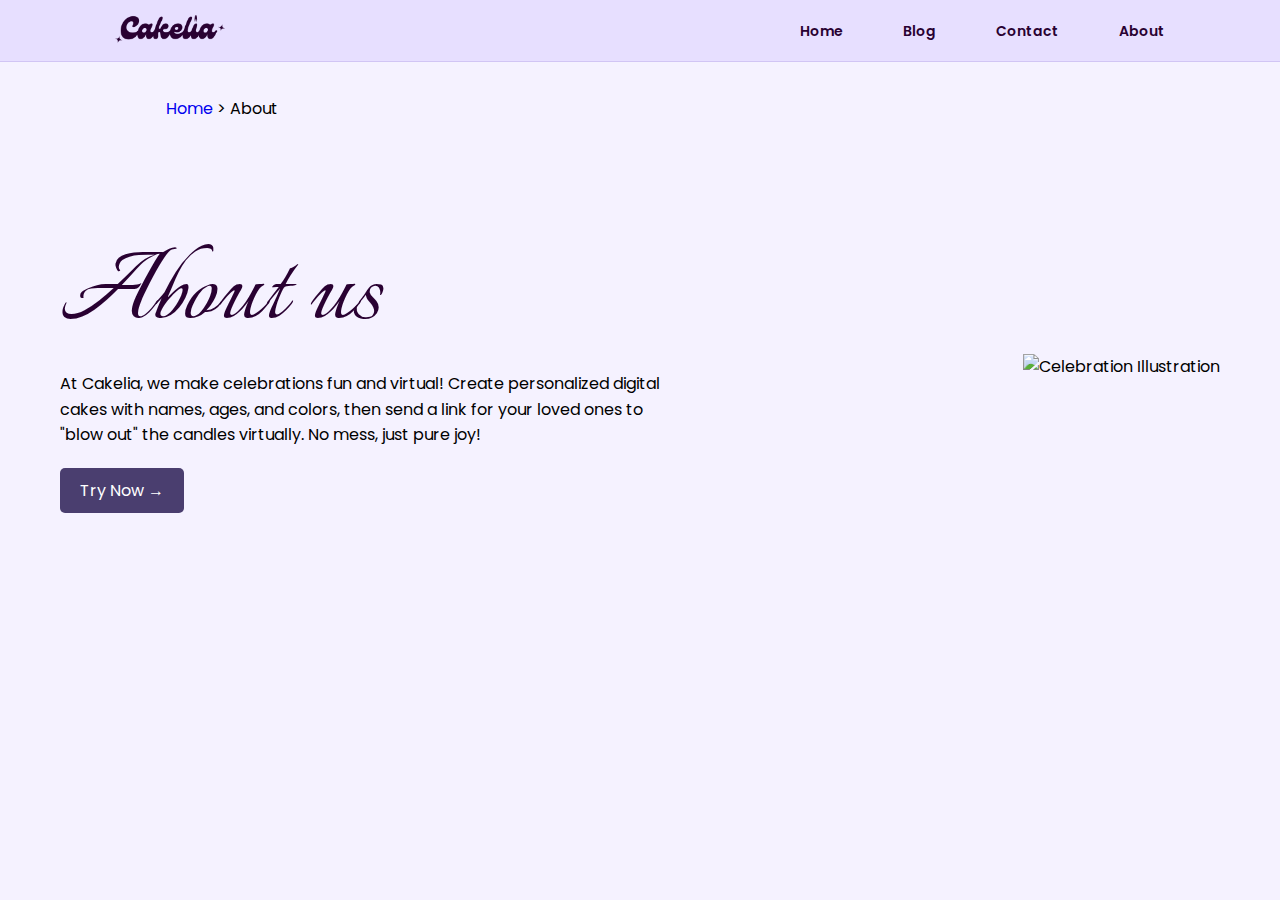
==== about.html @ 95d105a3 "Your commit message" ====
<!DOCTYPE html>
<html lang="en">
<head>
    <meta charset="UTF-8">
    <meta name="viewport" content="width=device-width, initial-scale=1.0">
    <title>About</title>
    <link rel="stylesheet"  type="text/css" href="css/style.css">
    <link href='https://unpkg.com/boxicons@2.1.4/css/boxicons.min.css' rel='stylesheet'>
    <!-- remix-icons-link -->
    <link
    href="https://cdn.jsdelivr.net/npm/remixicon@4.5.0/fonts/remixicon.css"
    rel="stylesheet"
    />
    <!-- google-fonts -->
    <link rel="preconnect" href="https://fonts.googleapis.com">
    <link rel="preconnect" href="https://fonts.gstatic.com" crossorigin>
    <link href="https://fonts.googleapis.com/css2?family=Italianno&display=swap" rel="stylesheet">
   
    <link href="https://fonts.googleapis.com/css2?family=Poppins:ital,wght@0,100;0,200;0,300;0,400;0,500;0,600;0,700;0,800;0,900;1,100;1,200;1,300;1,400;1,500;1,600;1,700;1,800;1,900&display=swap" rel="stylesheet">
    <link href="https://fonts.googleapis.com/css2?family=Permanent+Marker&display=swap" rel="stylesheet">
</head>
<body>
    <header>
        <a href="index.html" class="logo"><img src="img/ka3ka.png" alt=""></a>
        <ul class="navlist">
          <li><a href="index.html">Home</a></li>
          <li><a href="blogs.html">Blog</a></li>
          <li><a href="contact.html">Contact</a></li>
          <li><a href="about.html">About</a></li>
        </ul>
        <div class="bx bx-menu" id="menu-icon"></div>

        
    </header>
    <div class="breadcrumb" >
        <a href="index.html">Home</a> &gt; <span>About</span>
      </div>
    
      <div class="container-about">
        
        <div class="text-section-about">
          <h1 class="h1-about">About us</h1>
          
          <div class="image-section-about2">
            <img src="C:\Users\Anestocracy\Documents\cake2.0\img\cakelia1111.png" alt="Celebration Illustration">
          </div>

          <p class="p-about">
            At Cakelia, we make celebrations fun and virtual! Create personalized digital cakes 
            with names, ages, and colors, then send a link for your loved ones to "blow out" 
            the candles virtually. No mess, just pure joy!
          </p>
          <a href="index.html" class="button-about">Try Now &rarr;</a>
        </div>
        <div class="image-section-about">
          <img src="C:\Users\Anestocracy\Documents\cake2.0\img\cakelia1111.png" alt="Celebration Illustration">
        </div>
      </div>
    
    <!-- custom js link -->
    <script src="js/script.js"></script>    
    
</body>
</html>
---- css/style.css ----
*{
    padding: 0%;
    margin: 0%;
    box-sizing: border-box;
    list-style: none;
    text-decoration: none;
    font-family: "Poppins", sans-serif;
}


/* //////modal // */
.modal {
  display: block; /* Hidden by default */
  position: fixed; /* Stay in place */
  z-index: 1000;
  top: 0;
  width: 100%; /* Full width */
  height: 100%; /* Full height */
  overflow: auto; /* Enable scroll if needed */
  background-color: rgb(0,0,0); /* Fallback color */
  background-color: rgba(0,0,0,0.4); /* Black w/ opacity */
  
}
.txtmodal{
  /* font-family: "Lucida Console", "Courier New", monospace; */
  /* font-family: "Italianno", cursive;
    font-weight: 400;
    font-style: italic; */
    font-size: 18px;
}

/* Modal Content/Box */
.modal-content {
  background-color: #fefefe;
  margin: 15% auto; /* 15% from the top and centered */
  padding: 20px;
  border: 1px solid #888;
  width: 300px; /* Could be more or less, depending on screen size */
}

/* The Close Button */
.close {
  color: #aaa;
  float: right;
  font-size: 28px;
  font-weight: bold;
}

.close:hover,
.close:focus {
  color: black;
  text-decoration: none;
  cursor: pointer;
}

.copy-message {
      display: none;
      margin-top: 10px;
      padding: 8px;
      /* background-color: #4caf50; */
      color: black;
      text-align: center;
      transition: opacity 0.5s;
    }

    /* Button Styling */
    .buttonmodal {
      background-color: #7f199b;
      color: white;
      padding: 10px 15px;
      border: none;
      border-radius: 4px;
      cursor: pointer;
      margin-top: 10px;
    }

    .buttonmodal:hover {
      background-color: #68197d;
    }

/* ///// */

header{
    position: fixed;
    right: 0;
    top: 0;
    z-index: 1000;
    width: 100%;
    display: flex;
    align-items: center;
    justify-content: space-between;
    padding: 5px 9%;
    background: #E7DFFF;
    border-bottom: solid 1px #D1C5F4;
    min-height: 6vh;

}
header img{
    width: 110px;
    margin-top:10px ;
}
body{
    background: #F5F2FF;
    max-height: 100%;

}
.logo{
    font-size: 30px;
    font-weight: 700;
    color: #290132;


}


        /* ///////////  Blog  ////////// */

      /* General Styles */

.blog {
  display: flex;
  flex-direction: column;
  gap: 30px;
  max-width: 1200px;
  margin: 0 auto;
  padding: 30px;
}

.blog-post {
  background-color: #efe7ff;
  border-radius: 15px;
  box-shadow: 0 5px 15px rgba(0, 0, 0, 0.1);
  overflow: hidden;
  display: flex;
  flex-direction: column;
  margin-bottom: 30px;
}

.blog-post img {
  width: 100%;
  height: auto;
  object-fit: cover;
}
.img-blog1{
  width: 60%;
}

.blog-content {
  padding: 20px;
}
.blog-content img{
  margin-top: 1em;
}

.blog-content h2 {
  font-size: 1.5rem;
  color: #4c3b73;
  margin-bottom: 10px;
}

.blog-content .meta {
  font-size: 0.9rem;
  color: #7a6b93;
  margin-bottom: 15px;
}

.blog-content .excerpt {
  font-size: 1rem;
  color: #4c3b73;
  margin-bottom: 15px;
}

.read-more {
  display: inline-block;
  padding: 10px 20px;
  background-color: #4c3b73;
  color: white;
  /* border-radius: 10px; */
  text-decoration: none;
  font-weight: 400;
  transition: background-color 0.3s ease;
}

.read-more:hover {
  background-color: #3a2a5b;
}

      
    /* ///////////////? */
.navlist{
    display: flex;

}
.navlist a{
    color: #290132;
    /* color: lime; */
    margin-left: 60px;
    font-size: 14px;
    font-weight: 600;
    border-bottom: 2px solid transparent;
    transition: all .55s ease;
}
.navlist a:hover{
    border-bottom: 2px solid #290132;
    
}

.content{
    /* margin-left: 13vw; */
    margin-left: auto;
    margin-right: auto;
    margin-top: calc( 100px);
    height:80%;
    width: 74vw;
    min-height: 80vh;
    /* background-color: pink; */
    position: relative;
    display: grid;
    grid-template-columns: repeat(2, 1fr);
    align-items:end;
    gap: 2rem;
    border-radius: 30px;border-radius: 30px;
    border: solid 1px #D1C5F4;
    overflow-y: hidden;
    padding-bottom: 0%;
    min-width: 970px;
    



}
/* .edit{
  position: absolute;
    width: 50%;
    height: 100%;
    /* background-color: red; */
    /* display: inline; */
    /* left: 50%; */
/* } */

/* Parent container */
.image-wrapper {
  position: relative;
  display: inline-block; /* Ensures the wrapper resizes with its contents */
  width: 500px; /* Match this to the base image width */
}

/* Base Image */
.base-image {
  /* background-color: red; */
  width: 100%; /* Ensure the base image fills the wrapper */
  height: auto; /* Maintain aspect ratio */
  margin-bottom: -10px;
}

/* Floating Images */
.floating-image1,
.floating-image2,
.floating-image3 {
  position: absolute; /* Position relative to the .image-wrapper */
  width: 100%; /* Adjust as needed */
  height: auto; /* Maintain aspect ratio */
  pointer-events: none; /* Prevent interactions with the floating images */
  bottom: -10px;
}

.floating-image1 {
  top: calc(55.3% + 7px); /* Adjust these values to place images correctly */
  left: 50%;
  transform: translate(-50%, -50%);
  z-index: 8; /* Ensure the correct stacking order */
}

.floating-image2 {
  top: calc(55.3% + 7px) ; /* Adjust these values to position accurately */
  left: 50%;
  transform: translate(-50%, -50%);
  z-index: 7;
}

.floating-image3 {
  top: calc(55.4% + 7px); /* Adjust to position correctly */
  left: 50%;
  transform: translate(-50%, -50%);
  z-index: 6;
}

.form{
    object-fit: cover;
    top: 0px;
    height: 100%;
    padding-top: 10%;
    
    /* background-color: blue; */
  
    justify-items: center;
   
}

.first-form{
 background-color: #E7DFFF;
 width: 28vw;
 height: 20vh;
 margin-bottom: 56px;
 border-radius: 30px;
 min-width: 370px;
 margin-left: 50px;
 /* margin-right: 0%; */
 
 
}

#menu-icon{
  color: #290132;
  font-size: 35px;
  z-index: 10001;
  cursor: pointer;
  display: none;

}

.second-form{
background-color: #E7DFFF;
 width: 28vw;

 height: 28vh;
 border-radius: 30px;
 margin-left: 50px;
 min-width: 370px;

}

/* ///ancienCake */
.titlebox{
    font-family: "Italianno", cursive;
    font-weight: 400;
    font-style: italic;
    font-size: 64px;
    color: #290132;
    margin-left: 50px;
    margin-top: -37px;
    position: absolute;
    /* background-color: red; */
    
    
    
  }
  .name{
    margin-left: 35px;
   
    height: 10px;
    width: 100%;
    /* background-color: green; */
    /* background-color: yellow; */
    
    
    
   
  }
  .age{
    margin-left: 35px;
    
    height: 10px;
    width: 100%;
   
    
    /* background-color: yellowgreen; */

  }
  .name1{
    color: #290132;
    /* background-color: red; */
   
    /* margin-top: 300px; */
    margin-left: 50px;
    display: inline;
    font-weight: 500;
    
    
    /* font-family: "Lucida Console", "Courier New", monospace; */

  }
  .age1{
    
    /* margin-top: 30px; */
    margin-left: 50px;
    display: inline;
    font-weight: 500;
    
    
    /* font-family: "Lucida Console", "Courier New", monospace; */

  }
  .input{
    margin-left: 50px;
    position: absolute;
    background-color: transparent;
    border-style: none;
    border-bottom: solid 1px #290132;
    color: #290132;
  }
  .input2{
    margin-left: 57px;
  }


  /* /// cakedetails     */
  .line{
    /* background-color: pink; */
    height: 40px;
    width: 80%;
    margin-left: 80px;
    margin-bottom: 10px;
    display: inline-flex;
  }
  .lineleft{
    display: inline;
    /* background-color: red; */
    height: 40px;
    width: 15%;

  }
  .lineright{
    display: inline;
    margin-left: 20px;
    /* background-color: peru; */
    height: 40px;
    width: 80%;
  }
  .checkbox-wrapper-53 {
      margin-top: 6px;
      
      display: inline-flex;
      /* background-color: aquamarine; */
    }

    .checkbox-wrapper-53 input[type="checkbox"] {
      visibility: hidden;
      display: none;
    }

    .checkbox-wrapper-53 .container2 {
      margin: 7px;
      display: block;
      position: relative;
      cursor: pointer;
      font-size: 20px;
      user-select: none;
    }
    #ch11{
      background: linear-gradient(45deg, #efefef 50%, #3872ae 50%);
    }
    #ch12{
      background: linear-gradient(45deg, #efefef 50%, #a21820 50%);
    }
    #ch13{
      background: linear-gradient(45deg, #efefef 50%, #8b38ad 50%);
    }
    #ch14{
      background:  #efefef ;
    }
    #ch15{
      background: linear-gradient(45deg, #efefef 50%, #38ae4d 50%);
    }
    #ch16{
      background: linear-gradient(45deg, #efefef 50%, #bfc34a 50%);
    }

    #ch21{
      background: #176aa8;
    }
    #ch22{
      background: #772f00;
    }
    #ch23{
      background: #7f3e91;
    }
    #ch24{
      background: #efefef;
    }
    #ch25{
      background: #d3b300;
    }
    #ch26{
      background: #ffb6bc;
    }


    #ch31{
      background: #4c9fd1;
    }
    #ch32{
      background: #d9c475;
    }
    #ch33{
      background: #efefef;
    }
    #ch34{
      background: #bf2631;
    }
    #ch35{
      background: #65b231;
    }
    #ch36{
      background: #e36487;
    }

    .checkbox-wrapper-53 .checkmark {
      position: relative;
      top: 0;
      left: 0;
      height: 1.1em;
      width: 1.1em;
      background-color: #ccc;
      border-radius: 100%;
      /* background: green; */
      box-shadow: 1px 1px 2px #222222, -1px -1px 2px #222222;
    }

    .checkbox-wrapper-53 .container2 input:checked ~ .checkmark {
      /* box-shadow: inset 3px 3px 5px #c5c5c5, inset -3px -3px 5px #ffffff; */
    }

    .checkbox-wrapper-53 .checkmark:after {
      content: "";
      position: absolute;
      opacity: 0;
    }

    .checkbox-wrapper-53 .container2 input:checked ~ .checkmark:after {
      opacity: 1;
    }

    .checkbox-wrapper-53 .container2 .checkmark:after {
      left: 0.45em;
      top: 0.25em;
      width: 0.25em;
      height: 0.5em;
      border: solid darkgray;
      border-width: 0 0.15em 0.15em 0;
      transform: rotate(45deg);
      transition: all 250ms;
    }



    /* /// button/ */
    .btn {
        position: relative;
        display: block;
        margin-left: 0%;
        margin-top: 40px;
        border: none;
        width: 14em;
        height: 3.5em;
        border-radius: 3em;
        display: flex;
        justify-content: center;
        align-items: center;
        gap: 12px;
        background-color: #290132;
        border: 0 solid #290132;
        cursor: pointer;
        transition: all 450ms ease-in-out;
        margin-left: 50px;
      }
      
      .sparkle {
        fill: #fff;
        transition: all 800ms ease;
      }
      
      .text {
        font-weight: 600;
        color: #fff;
        font-size: medium;
      }
      
      .btn:hover {
        background: linear-gradient(0deg,#19011F,#481353);
        box-shadow: inset 0px 1px 0px 0px rgba(255, 255, 255, 0.2),
        inset 0px -4px 0px 0px rgba(0, 0, 0, 0.1),
        0px 0px 0px 4px rgba(255, 255, 255, 0.1),
        0px 0px 10px 0px #481353;
        transform: translateY(-2px);
      }
      
      .btn:hover .text {
        color: white;
      }
      
      .btn:hover .sparkle {
        fill: white;
        transform: scale(1.2);
      } 
      .content-mobile{
        display: none;
      }
      @media (max-width: 1200px){
        .content{
          /* margin-left: auto; */
        }
        

      }
      
      @media (max-width: 990px){
        .img-blog1{
          width: 100%;
        }
        #menu-icon{
            display: block;
        }
        .navlist{
            position: absolute;
            top: 100%;
            right: -100%;
            width: 300px;
            height: 48vh;
            background: #290132;
            display: flex;
            align-items: center;
            flex-direction: column;
            padding: 50px 20px;
            transition: all .55s ease;
        }
        .navlist a{
            margin-left: 0;
            display: block;
            margin: 7px 0;
    
        }
        .navlist.open{
            right: 0;
        }
        .navlist a{
          color: white;
          
      }
      .navlist a:hover{
          border-bottom: 2px solid white;
          
      }
      .content{
        display: none;
      }
      .content-mobile{
        /* background-color: red; */
        display: flex;
        flex-direction: column;
        align-items: center;
        /* gap: 1rem; */
        /* padding: 1rem; */
        background-color: #f6f0ff;
        padding-top: 120px;
        margin-left: auto;
        margin-right: auto;
        left: auto;
        right: auto;
      }
      .pic{
        /* background-color: pink; */
        width: 100%;
        justify-content: center;
        
      }


      .image-wrapper2 {
        /* background-color: blue; */
        position: relative;
        display: flex; /* Use flexbox */
        justify-content: center; /* Center children horizontally */
        align-items: center; /* Center children vertically if needed */
        width: 80vw; /* Match this to the base image width */
        margin-top: 40px;
        max-width: 600px;
        margin-left: auto;
        margin-right: auto;
      }
      
      /* Base Image */
      .base-image2 {
        /* background-color: red; */
        width: 80vw; 
        height: auto; /* Maintain aspect ratio */
        max-width: 500px;
      }

      .second-form{
        margin-left: auto;
        margin-right: auto;
        width: 80vw;
      }
      .btn {
        position: absolute;
        display: block;
        
        margin-top: 40px;
        border: none;
        width: 14em;
        height: 3.5em;
        border-radius: 3em;
        display: flex;
        justify-content: center;
        align-items: center;
        gap: 12px;
        background-color: #290132;
        border: 0 solid #290132;
        cursor: pointer;
        transition: all 450ms ease-in-out;
        left: 0px;
        right: 0px;
        margin-left: 0%;
        justify-self: center;
        /* align-self: center; */
        bottom: 4vh;
      }
    
    
    }
      

    @media (max-width: 624px){
      .btn{
        bottom: 6vw;
      }
      .image-wrapper2 {
        /* margin-top: 8vh; */
        
      }
      
      .base-image2 {
        /* background-color: red; */
        width: 90vw; 
        min-width: 350px;
      }
      

    }

    @media (max-width: 510px){
      .btn{
        bottom: 6vh;
      }
    }
      




    /* ///////// contact //////////// */
    .contact-form{
      /* margin-left: 13vw; */
    margin-left: auto;
    margin-right: auto;
    margin-top: calc( 40px);
    /* height:80%; */
    width: 74vw;
    /* min-height: 80vh; */
    /* background-color: pink; */
    position: relative;
    
    border-radius: 30px;border-radius: 30px;
    border: solid 1px #D1C5F4;
    
    padding: 5%;
    /* min-width: 970px; */
    font-family: "Poppins", sans-serif;
    padding-top: 0%;

    }
    .contact-form h1{
      font-family: "Italianno", cursive;
    font-weight: 500;
    font-style: italic;
    font-size: 120px;
    color: #290132;
    /* position: absolute; */
    /* background-color: red; */
    text-align: center;
    
    margin-bottom: 20px;
    

    }


    /* /// copy paste /// */
    .form-group {
      display: flex;
      gap: 10px;
      
    }
    
    .input-contact, textarea {
      width: 100%;
      padding: 10px;
      
      
      background-color: #E7DFFF;
      border: none;
      color: #290132;
      /* margin: 10px; */
    }
    
    textarea {
      height: 150px;
      margin-top: 20px;
      background-color: #E7DFFF;
      border: none;
      color: #290132;
    }
    

    .captcha {
      display: flex;
      justify-content: flex-end;
      align-items: center;
      gap: 10px;
      margin-bottom: 10px;
      margin-top: 10px;
    }
    
    .captcha span {
      font-size: 16px;
    }
    
    .captcha input {
      height: 3em;
      width: 50px;
      padding: 5px;
      border: 1px solid #ccc;
      /* border-radius: 4px; */
      text-align: center;
      
      background-color: #E7DFFF;
      border: none;
      color: #290132;
    }
    


    .contact-form input{
      background-color: #E7DFFF;
      border: none;
      color: #290132;
    }

    .btn-contact{
        color: white;
        
        
        border: none;
        width: 8em;
        height: 3em;
        border-radius: 0;
        display: flex;
        justify-content: center;
        align-items: center;
        /* gap: 12px; */
        background-color: #290132;
        border: 0 solid #290132;
        cursor: pointer;
        transition: all 450ms ease-in-out;
        /* margin-left: 50px; */
    }
    .btn-contact:hover {
        background: linear-gradient(0deg,#19011F,#481353);
        box-shadow: inset 0px 1px 0px 0px rgba(255, 255, 255, 0.2),
        inset 0px -4px 0px 0px rgba(0, 0, 0, 0.1),
        0px 0px 0px 4px rgba(255, 255, 255, 0.1),
        0px 0px 10px 0px #481353;
        transform: translateY(-2px);
      }
    


    .breadcrumb{
      margin-left: 13%;
      margin-top: 6em;
      font-style:normal;

    }
    .breadcrumb-blogs{
      /* margin-left: 12%; */
      margin-top: 6em;
      margin-bottom: 1em;
      font-style:normal;

    }


        /* Responsive Design */
        @media (max-width: 600px) {
          .contact-form{
            border: none;
            width: 100%;
            margin-top: 0%;
          }
          .form-group {
            flex-direction: column;
          }
        /* 
          .captcha {
            flex-wrap: wrap;
            justify-content: flex-start;
          }
        
          .captcha input, .captcha button {
            margin-top: 10px;
            width: auto;
          } */
          .contact-form h1{
            font-size: 64px;
            margin-top: 0.3em;
          }
          .breadcrumb{
            font-size: 0.8em;
            /* display: none; */
            margin-top: 6em;
          }
          textarea {
            height: 150px;
          }
        }
.main{
  padding-left: 30px;
  padding-right: 30px;
  margin-top: 30px;
  margin-bottom: 30px;
  max-width: 1000px;
  margin-left: auto;
  margin-right: auto;
}




/* //////// blog1 ///////// */
/* Basic Reset */


.body-blog1{
  background-color: #f5f2ff;
}

.breadcrumb1{
  /* margin-left: 12%; */
  margin-top: 6em;
  margin-left: 2%;
  margin-bottom: 1em;
  font-style:normal;

}
.breadcrumb1:hover a{
  border-bottom: #290132 solid 2px;
  color: #290132;

}


.header444 {
  background-color: #ff6f61;
  color: #fff;
  padding: 20px 10%;
  text-align: center;
}
.main444 {
  padding: 20px 10%;
  background-color: #fff;
}
.title444, .subtitle444 {
  color: #ff6f61;
}

.text444 {
  margin: 1em 0;
}
.footer444 {
  background-color: #333;
  color: #fff;
  text-align: center;
  padding: 10px 0;
  margin-top: 20px;
}
.footer-link444 {
  color: #ff6f61;
  text-decoration: none;
}



/* about ////////////// */
.container-about {

  display: flex;
  align-items: center;
  justify-content: space-between;
  max-width: 1200px;
  padding: 20px;
  width: 100%;
  gap: 20px;
  margin-left: auto;
  margin-right: auto;
  margin-top: 5em;
}

.text-section-about {
  max-width: 600px;
}

.text-section-about h1 {
  font-family: "Italianno", cursive;
    font-weight: 500;
    /* font-style: italic; */
    font-size: 120px;
    color: #290132;
}

.text-section-about p {
  font-size: 1rem;
  line-height: 1.6;
  margin-bottom: 20px;
}

.button-about {
  display: inline-block;
  padding: 10px 20px;
  background-color: #4a3e6f;
  color: #ffffff;
  text-decoration: none;
  font-size: 1rem;
  border-radius: 5px;
  transition: background-color 0.3s ease;
}

.button-about:hover {
  background-color: #372f54;
}

.image-section-about img {
  max-width: 100%;
  height: auto;
}
.image-section-about2 img {
  max-width: 80%;
  height: auto;
  margin-bottom: 1em;
}
.image-section-about2{
  display: none;
}

@media (max-width: 768px) {
  .container-about {
    margin-top: 0%;
    flex-direction: column;
    text-align: center;
  }

  .text-section-about {
    margin-bottom: 20px;
  }
  .text-section-about h1 {
    font-size: 64px;
  }
  .text-section-about p {
    font-size: 0.7rem;
    line-height: 1.6;
    margin-bottom: 40px;
  }
  .blog-content {
    padding: 20px;
  }
  .blog-content img{
    margin-top: 1em;
  }
  
  .blog-content h2 {
    font-size: 1rem;
    color: #4c3b73;
    margin-bottom: 10px;
  }
  
  .blog-content .meta {
    font-size: 0.6rem;
    color: #7a6b93;
    margin-bottom: 15px;
  }
  
  .blog-content .excerpt {
    font-size: 0.8rem;
    color: #4c3b73;
    margin-bottom: 15px;
  }
  .read-more{
    
  display: inline-block;
  padding: 5px 10px;
  background-color: #4c3b73;
  color: white;
  border-radius: 0px;
  font-weight: 400;
  text-decoration: none;
  /* font-weight: bold; */
  font-size: 0.6em;
  transition: background-color 0.3s ease;

  }
  .text444{font-size: 0.7em;}




  .image-section-about {
    display: none;
  }
  .image-section-about2{
    display:block;
  }
}
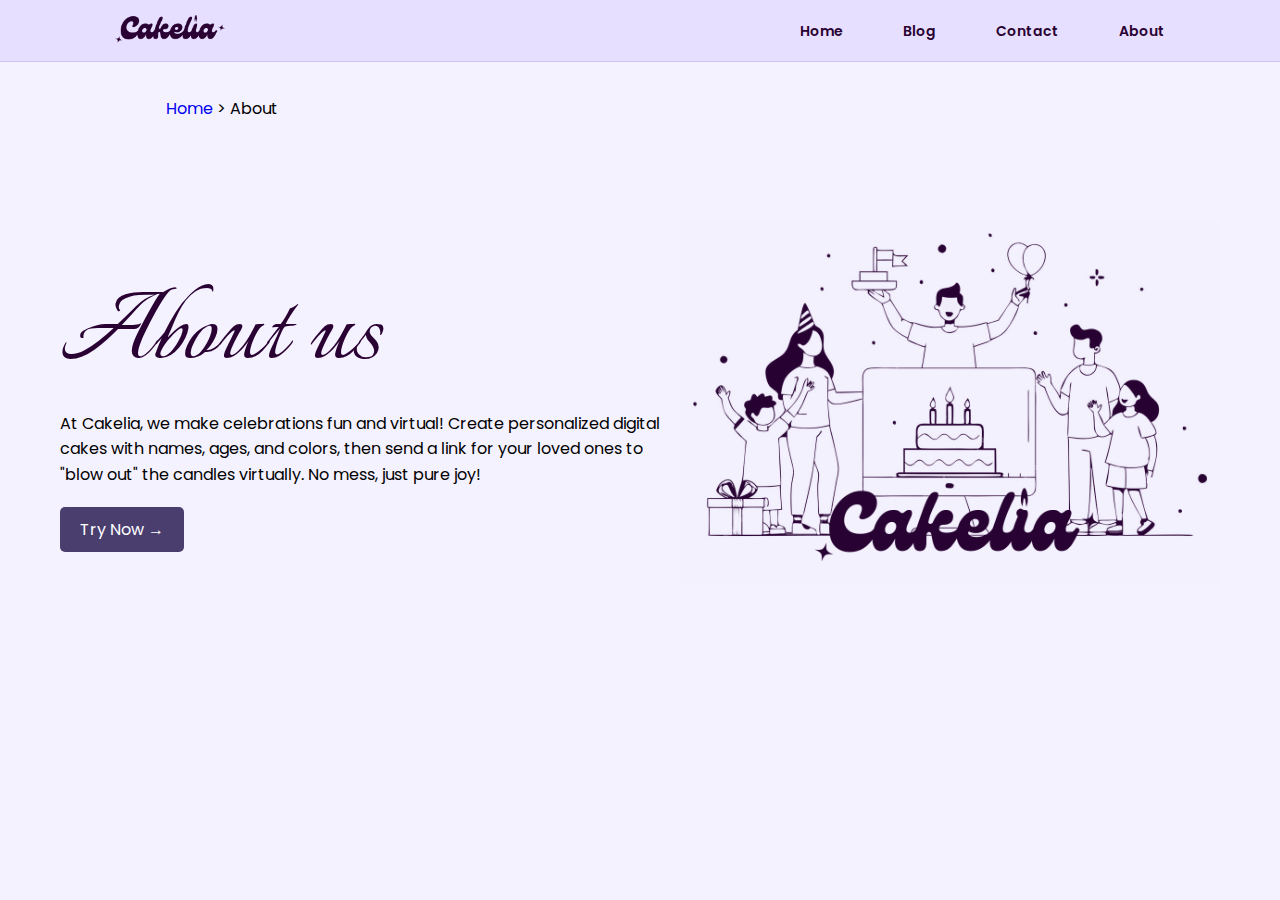
==== commit 67f73f5b: "Update about.html" ====
--- a/about.html
+++ b/about.html
@@ -53,7 +53,7 @@
           <a href="index.html" class="button-about">Try Now &rarr;</a>
         </div>
         <div class="image-section-about">
-          <img src="C:\Users\Anestocracy\Documents\cake2.0\img\cakelia1111.png" alt="Celebration Illustration">
+          <img src="img\cakelia1111.png" alt="Celebration Illustration">
         </div>
       </div>
     
@@ -61,4 +61,4 @@
     <script src="js/script.js"></script>    
     
 </body>
-</html>+</html>
--- a/css/style.css
+++ b/css/style.css
@@ -1,1122 +1,1408 @@
 *{
-    padding: 0%;
-    margin: 0%;
-    box-sizing: border-box;
-    list-style: none;
-    text-decoration: none;
-    font-family: "Poppins", sans-serif;
-}
+  padding: 0%;
+  margin: 0%;
+  box-sizing: border-box;
+  list-style: none;
+  text-decoration: none;
+  font-family: "Poppins", sans-serif;
+}
+
 
 
 /* //////modal // */
 .modal {
-  display: block; /* Hidden by default */
-  position: fixed; /* Stay in place */
-  z-index: 1000;
-  top: 0;
-  width: 100%; /* Full width */
-  height: 100%; /* Full height */
-  overflow: auto; /* Enable scroll if needed */
-  background-color: rgb(0,0,0); /* Fallback color */
-  background-color: rgba(0,0,0,0.4); /* Black w/ opacity */
-  
+display: block; /* Hidden by default */
+position: fixed; /* Stay in place */
+z-index: 1000;
+top: 0;
+width: 100%; /* Full width */
+height: 100%; /* Full height */
+overflow: auto; /* Enable scroll if needed */
+background-color: rgb(0,0,0); /* Fallback color */
+background-color: rgba(0,0,0,0.4); /* Black w/ opacity */
+
 }
 .txtmodal{
-  /* font-family: "Lucida Console", "Courier New", monospace; */
-  /* font-family: "Italianno", cursive;
-    font-weight: 400;
-    font-style: italic; */
-    font-size: 18px;
+/* font-family: "Lucida Console", "Courier New", monospace; */
+/* font-family: "Italianno", cursive;
+  font-weight: 400;
+  font-style: italic; */
+  font-size: 18px;
 }
 
 /* Modal Content/Box */
 .modal-content {
-  background-color: #fefefe;
-  margin: 15% auto; /* 15% from the top and centered */
-  padding: 20px;
-  border: 1px solid #888;
-  width: 300px; /* Could be more or less, depending on screen size */
+background-color: #fefefe;
+margin: 15% auto; /* 15% from the top and centered */
+padding: 20px;
+border: 1px solid #888;
+width: 300px; /* Could be more or less, depending on screen size */
 }
 
 /* The Close Button */
 .close {
-  color: #aaa;
-  float: right;
-  font-size: 28px;
-  font-weight: bold;
+color: #aaa;
+float: right;
+font-size: 28px;
+font-weight: bold;
 }
 
 .close:hover,
 .close:focus {
-  color: black;
-  text-decoration: none;
-  cursor: pointer;
+color: black;
+text-decoration: none;
+cursor: pointer;
 }
 
 .copy-message {
-      display: none;
-      margin-top: 10px;
-      padding: 8px;
-      /* background-color: #4caf50; */
-      color: black;
-      text-align: center;
-      transition: opacity 0.5s;
-    }
-
-    /* Button Styling */
-    .buttonmodal {
-      background-color: #7f199b;
-      color: white;
-      padding: 10px 15px;
-      border: none;
-      border-radius: 4px;
-      cursor: pointer;
-      margin-top: 10px;
-    }
-
-    .buttonmodal:hover {
-      background-color: #68197d;
-    }
+    display: none;
+    margin-top: 10px;
+    padding: 8px;
+    /* background-color: #4caf50; */
+    color: black;
+    text-align: center;
+    transition: opacity 0.5s;
+  }
+
+  /* Button Styling */
+  .buttonmodal {
+    background-color: #7f199b;
+    color: white;
+    padding: 10px 15px;
+    border: none;
+    border-radius: 4px;
+    cursor: pointer;
+    margin-top: 10px;
+  }
+
+  .buttonmodal:hover {
+    background-color: #68197d;
+  }
 
 /* ///// */
 
 header{
-    position: fixed;
-    right: 0;
-    top: 0;
-    z-index: 1000;
-    width: 100%;
-    display: flex;
-    align-items: center;
-    justify-content: space-between;
-    padding: 5px 9%;
-    background: #E7DFFF;
-    border-bottom: solid 1px #D1C5F4;
-    min-height: 6vh;
-
-}
-header img{
-    width: 110px;
-    margin-top:10px ;
-}
-body{
-    background: #F5F2FF;
-    max-height: 100%;
-
-}
-.logo{
-    font-size: 30px;
-    font-weight: 700;
-    color: #290132;
-
-
-}
-
-
-        /* ///////////  Blog  ////////// */
-
-      /* General Styles */
-
-.blog {
-  display: flex;
-  flex-direction: column;
-  gap: 30px;
-  max-width: 1200px;
-  margin: 0 auto;
-  padding: 30px;
-}
-
-.blog-post {
-  background-color: #efe7ff;
-  border-radius: 15px;
-  box-shadow: 0 5px 15px rgba(0, 0, 0, 0.1);
-  overflow: hidden;
-  display: flex;
-  flex-direction: column;
-  margin-bottom: 30px;
-}
-
-.blog-post img {
+  position: fixed;
+  right: 0;
+  top: 0;
+  z-index: 1000;
   width: 100%;
-  height: auto;
-  object-fit: cover;
-}
-.img-blog1{
-  width: 60%;
-}
-
-.blog-content {
-  padding: 20px;
-}
-.blog-content img{
-  margin-top: 1em;
-}
-
-.blog-content h2 {
-  font-size: 1.5rem;
-  color: #4c3b73;
-  margin-bottom: 10px;
-}
-
-.blog-content .meta {
-  font-size: 0.9rem;
-  color: #7a6b93;
-  margin-bottom: 15px;
-}
-
-.blog-content .excerpt {
-  font-size: 1rem;
-  color: #4c3b73;
-  margin-bottom: 15px;
-}
-
-.read-more {
-  display: inline-block;
-  padding: 10px 20px;
-  background-color: #4c3b73;
-  color: white;
-  /* border-radius: 10px; */
-  text-decoration: none;
-  font-weight: 400;
-  transition: background-color 0.3s ease;
-}
-
-.read-more:hover {
-  background-color: #3a2a5b;
-}
-
-      
-    /* ///////////////? */
-.navlist{
-    display: flex;
-
-}
-.navlist a{
-    color: #290132;
-    /* color: lime; */
-    margin-left: 60px;
-    font-size: 14px;
-    font-weight: 600;
-    border-bottom: 2px solid transparent;
-    transition: all .55s ease;
-}
-.navlist a:hover{
-    border-bottom: 2px solid #290132;
-    
-}
-
-.content{
-    /* margin-left: 13vw; */
-    margin-left: auto;
-    margin-right: auto;
-    margin-top: calc( 100px);
-    height:80%;
-    width: 74vw;
-    min-height: 80vh;
-    /* background-color: pink; */
-    position: relative;
-    display: grid;
-    grid-template-columns: repeat(2, 1fr);
-    align-items:end;
-    gap: 2rem;
-    border-radius: 30px;border-radius: 30px;
-    border: solid 1px #D1C5F4;
-    overflow-y: hidden;
-    padding-bottom: 0%;
-    min-width: 970px;
-    
-
-
-
-}
-/* .edit{
-  position: absolute;
-    width: 50%;
-    height: 100%;
-    /* background-color: red; */
-    /* display: inline; */
-    /* left: 50%; */
-/* } */
-
-/* Parent container */
-.image-wrapper {
-  position: relative;
-  display: inline-block; /* Ensures the wrapper resizes with its contents */
-  width: 500px; /* Match this to the base image width */
-}
-
-/* Base Image */
-.base-image {
-  /* background-color: red; */
-  width: 100%; /* Ensure the base image fills the wrapper */
-  height: auto; /* Maintain aspect ratio */
-  margin-bottom: -10px;
-}
-
-/* Floating Images */
-.floating-image1,
-.floating-image2,
-.floating-image3 {
-  position: absolute; /* Position relative to the .image-wrapper */
-  width: 100%; /* Adjust as needed */
-  height: auto; /* Maintain aspect ratio */
-  pointer-events: none; /* Prevent interactions with the floating images */
-  bottom: -10px;
-}
-
-.floating-image1 {
-  top: calc(55.3% + 7px); /* Adjust these values to place images correctly */
-  left: 50%;
-  transform: translate(-50%, -50%);
-  z-index: 8; /* Ensure the correct stacking order */
-}
-
-.floating-image2 {
-  top: calc(55.3% + 7px) ; /* Adjust these values to position accurately */
-  left: 50%;
-  transform: translate(-50%, -50%);
-  z-index: 7;
-}
-
-.floating-image3 {
-  top: calc(55.4% + 7px); /* Adjust to position correctly */
-  left: 50%;
-  transform: translate(-50%, -50%);
-  z-index: 6;
-}
-
-.form{
-    object-fit: cover;
-    top: 0px;
-    height: 100%;
-    padding-top: 10%;
-    
-    /* background-color: blue; */
-  
-    justify-items: center;
-   
-}
-
-.first-form{
- background-color: #E7DFFF;
- width: 28vw;
- height: 20vh;
- margin-bottom: 56px;
- border-radius: 30px;
- min-width: 370px;
- margin-left: 50px;
- /* margin-right: 0%; */
- 
- 
-}
-
-#menu-icon{
-  color: #290132;
-  font-size: 35px;
-  z-index: 10001;
-  cursor: pointer;
-  display: none;
-
-}
-
-.second-form{
-background-color: #E7DFFF;
- width: 28vw;
-
- height: 28vh;
- border-radius: 30px;
- margin-left: 50px;
- min-width: 370px;
-
-}
-
-/* ///ancienCake */
-.titlebox{
-    font-family: "Italianno", cursive;
-    font-weight: 400;
-    font-style: italic;
-    font-size: 64px;
-    color: #290132;
-    margin-left: 50px;
-    margin-top: -37px;
-    position: absolute;
-    /* background-color: red; */
-    
-    
-    
-  }
-  .name{
-    margin-left: 35px;
-   
-    height: 10px;
-    width: 100%;
-    /* background-color: green; */
-    /* background-color: yellow; */
-    
-    
-    
-   
-  }
-  .age{
-    margin-left: 35px;
-    
-    height: 10px;
-    width: 100%;
-   
-    
-    /* background-color: yellowgreen; */
-
-  }
-  .name1{
-    color: #290132;
-    /* background-color: red; */
-   
-    /* margin-top: 300px; */
-    margin-left: 50px;
-    display: inline;
-    font-weight: 500;
-    
-    
-    /* font-family: "Lucida Console", "Courier New", monospace; */
-
-  }
-  .age1{
-    
-    /* margin-top: 30px; */
-    margin-left: 50px;
-    display: inline;
-    font-weight: 500;
-    
-    
-    /* font-family: "Lucida Console", "Courier New", monospace; */
-
-  }
-  .input{
-    margin-left: 50px;
-    position: absolute;
-    background-color: transparent;
-    border-style: none;
-    border-bottom: solid 1px #290132;
-    color: #290132;
-  }
-  .input2{
-    margin-left: 57px;
-  }
-
-
-  /* /// cakedetails     */
-  .line{
-    /* background-color: pink; */
-    height: 40px;
-    width: 80%;
-    margin-left: 80px;
-    margin-bottom: 10px;
-    display: inline-flex;
-  }
-  .lineleft{
-    display: inline;
-    /* background-color: red; */
-    height: 40px;
-    width: 15%;
-
-  }
-  .lineright{
-    display: inline;
-    margin-left: 20px;
-    /* background-color: peru; */
-    height: 40px;
-    width: 80%;
-  }
-  .checkbox-wrapper-53 {
-      margin-top: 6px;
-      
-      display: inline-flex;
-      /* background-color: aquamarine; */
-    }
-
-    .checkbox-wrapper-53 input[type="checkbox"] {
-      visibility: hidden;
-      display: none;
-    }
-
-    .checkbox-wrapper-53 .container2 {
-      margin: 7px;
-      display: block;
-      position: relative;
-      cursor: pointer;
-      font-size: 20px;
-      user-select: none;
-    }
-    #ch11{
-      background: linear-gradient(45deg, #efefef 50%, #3872ae 50%);
-    }
-    #ch12{
-      background: linear-gradient(45deg, #efefef 50%, #a21820 50%);
-    }
-    #ch13{
-      background: linear-gradient(45deg, #efefef 50%, #8b38ad 50%);
-    }
-    #ch14{
-      background:  #efefef ;
-    }
-    #ch15{
-      background: linear-gradient(45deg, #efefef 50%, #38ae4d 50%);
-    }
-    #ch16{
-      background: linear-gradient(45deg, #efefef 50%, #bfc34a 50%);
-    }
-
-    #ch21{
-      background: #176aa8;
-    }
-    #ch22{
-      background: #772f00;
-    }
-    #ch23{
-      background: #7f3e91;
-    }
-    #ch24{
-      background: #efefef;
-    }
-    #ch25{
-      background: #d3b300;
-    }
-    #ch26{
-      background: #ffb6bc;
-    }
-
-
-    #ch31{
-      background: #4c9fd1;
-    }
-    #ch32{
-      background: #d9c475;
-    }
-    #ch33{
-      background: #efefef;
-    }
-    #ch34{
-      background: #bf2631;
-    }
-    #ch35{
-      background: #65b231;
-    }
-    #ch36{
-      background: #e36487;
-    }
-
-    .checkbox-wrapper-53 .checkmark {
-      position: relative;
-      top: 0;
-      left: 0;
-      height: 1.1em;
-      width: 1.1em;
-      background-color: #ccc;
-      border-radius: 100%;
-      /* background: green; */
-      box-shadow: 1px 1px 2px #222222, -1px -1px 2px #222222;
-    }
-
-    .checkbox-wrapper-53 .container2 input:checked ~ .checkmark {
-      /* box-shadow: inset 3px 3px 5px #c5c5c5, inset -3px -3px 5px #ffffff; */
-    }
-
-    .checkbox-wrapper-53 .checkmark:after {
-      content: "";
-      position: absolute;
-      opacity: 0;
-    }
-
-    .checkbox-wrapper-53 .container2 input:checked ~ .checkmark:after {
-      opacity: 1;
-    }
-
-    .checkbox-wrapper-53 .container2 .checkmark:after {
-      left: 0.45em;
-      top: 0.25em;
-      width: 0.25em;
-      height: 0.5em;
-      border: solid darkgray;
-      border-width: 0 0.15em 0.15em 0;
-      transform: rotate(45deg);
-      transition: all 250ms;
-    }
-
-
-
-    /* /// button/ */
-    .btn {
-        position: relative;
-        display: block;
-        margin-left: 0%;
-        margin-top: 40px;
-        border: none;
-        width: 14em;
-        height: 3.5em;
-        border-radius: 3em;
-        display: flex;
-        justify-content: center;
-        align-items: center;
-        gap: 12px;
-        background-color: #290132;
-        border: 0 solid #290132;
-        cursor: pointer;
-        transition: all 450ms ease-in-out;
-        margin-left: 50px;
-      }
-      
-      .sparkle {
-        fill: #fff;
-        transition: all 800ms ease;
-      }
-      
-      .text {
-        font-weight: 600;
-        color: #fff;
-        font-size: medium;
-      }
-      
-      .btn:hover {
-        background: linear-gradient(0deg,#19011F,#481353);
-        box-shadow: inset 0px 1px 0px 0px rgba(255, 255, 255, 0.2),
-        inset 0px -4px 0px 0px rgba(0, 0, 0, 0.1),
-        0px 0px 0px 4px rgba(255, 255, 255, 0.1),
-        0px 0px 10px 0px #481353;
-        transform: translateY(-2px);
-      }
-      
-      .btn:hover .text {
-        color: white;
-      }
-      
-      .btn:hover .sparkle {
-        fill: white;
-        transform: scale(1.2);
-      } 
-      .content-mobile{
-        display: none;
-      }
-      @media (max-width: 1200px){
-        .content{
-          /* margin-left: auto; */
-        }
-        
-
-      }
-      
-      @media (max-width: 990px){
-        .img-blog1{
-          width: 100%;
-        }
-        #menu-icon{
-            display: block;
-        }
-        .navlist{
-            position: absolute;
-            top: 100%;
-            right: -100%;
-            width: 300px;
-            height: 48vh;
-            background: #290132;
-            display: flex;
-            align-items: center;
-            flex-direction: column;
-            padding: 50px 20px;
-            transition: all .55s ease;
-        }
-        .navlist a{
-            margin-left: 0;
-            display: block;
-            margin: 7px 0;
-    
-        }
-        .navlist.open{
-            right: 0;
-        }
-        .navlist a{
-          color: white;
-          
-      }
-      .navlist a:hover{
-          border-bottom: 2px solid white;
-          
-      }
-      .content{
-        display: none;
-      }
-      .content-mobile{
-        /* background-color: red; */
-        display: flex;
-        flex-direction: column;
-        align-items: center;
-        /* gap: 1rem; */
-        /* padding: 1rem; */
-        background-color: #f6f0ff;
-        padding-top: 120px;
-        margin-left: auto;
-        margin-right: auto;
-        left: auto;
-        right: auto;
-      }
-      .pic{
-        /* background-color: pink; */
-        width: 100%;
-        justify-content: center;
-        
-      }
-
-
-      .image-wrapper2 {
-        /* background-color: blue; */
-        position: relative;
-        display: flex; /* Use flexbox */
-        justify-content: center; /* Center children horizontally */
-        align-items: center; /* Center children vertically if needed */
-        width: 80vw; /* Match this to the base image width */
-        margin-top: 40px;
-        max-width: 600px;
-        margin-left: auto;
-        margin-right: auto;
-      }
-      
-      /* Base Image */
-      .base-image2 {
-        /* background-color: red; */
-        width: 80vw; 
-        height: auto; /* Maintain aspect ratio */
-        max-width: 500px;
-      }
-
-      .second-form{
-        margin-left: auto;
-        margin-right: auto;
-        width: 80vw;
-      }
-      .btn {
-        position: absolute;
-        display: block;
-        
-        margin-top: 40px;
-        border: none;
-        width: 14em;
-        height: 3.5em;
-        border-radius: 3em;
-        display: flex;
-        justify-content: center;
-        align-items: center;
-        gap: 12px;
-        background-color: #290132;
-        border: 0 solid #290132;
-        cursor: pointer;
-        transition: all 450ms ease-in-out;
-        left: 0px;
-        right: 0px;
-        margin-left: 0%;
-        justify-self: center;
-        /* align-self: center; */
-        bottom: 4vh;
-      }
-    
-    
-    }
-      
-
-    @media (max-width: 624px){
-      .btn{
-        bottom: 6vw;
-      }
-      .image-wrapper2 {
-        /* margin-top: 8vh; */
-        
-      }
-      
-      .base-image2 {
-        /* background-color: red; */
-        width: 90vw; 
-        min-width: 350px;
-      }
-      
-
-    }
-
-    @media (max-width: 510px){
-      .btn{
-        bottom: 6vh;
-      }
-    }
-      
-
-
-
-
-    /* ///////// contact //////////// */
-    .contact-form{
-      /* margin-left: 13vw; */
-    margin-left: auto;
-    margin-right: auto;
-    margin-top: calc( 40px);
-    /* height:80%; */
-    width: 74vw;
-    /* min-height: 80vh; */
-    /* background-color: pink; */
-    position: relative;
-    
-    border-radius: 30px;border-radius: 30px;
-    border: solid 1px #D1C5F4;
-    
-    padding: 5%;
-    /* min-width: 970px; */
-    font-family: "Poppins", sans-serif;
-    padding-top: 0%;
-
-    }
-    .contact-form h1{
-      font-family: "Italianno", cursive;
-    font-weight: 500;
-    font-style: italic;
-    font-size: 120px;
-    color: #290132;
-    /* position: absolute; */
-    /* background-color: red; */
-    text-align: center;
-    
-    margin-bottom: 20px;
-    
-
-    }
-
-
-    /* /// copy paste /// */
-    .form-group {
-      display: flex;
-      gap: 10px;
-      
-    }
-    
-    .input-contact, textarea {
-      width: 100%;
-      padding: 10px;
-      
-      
-      background-color: #E7DFFF;
-      border: none;
-      color: #290132;
-      /* margin: 10px; */
-    }
-    
-    textarea {
-      height: 150px;
-      margin-top: 20px;
-      background-color: #E7DFFF;
-      border: none;
-      color: #290132;
-    }
-    
-
-    .captcha {
-      display: flex;
-      justify-content: flex-end;
-      align-items: center;
-      gap: 10px;
-      margin-bottom: 10px;
-      margin-top: 10px;
-    }
-    
-    .captcha span {
-      font-size: 16px;
-    }
-    
-    .captcha input {
-      height: 3em;
-      width: 50px;
-      padding: 5px;
-      border: 1px solid #ccc;
-      /* border-radius: 4px; */
-      text-align: center;
-      
-      background-color: #E7DFFF;
-      border: none;
-      color: #290132;
-    }
-    
-
-
-    .contact-form input{
-      background-color: #E7DFFF;
-      border: none;
-      color: #290132;
-    }
-
-    .btn-contact{
-        color: white;
-        
-        
-        border: none;
-        width: 8em;
-        height: 3em;
-        border-radius: 0;
-        display: flex;
-        justify-content: center;
-        align-items: center;
-        /* gap: 12px; */
-        background-color: #290132;
-        border: 0 solid #290132;
-        cursor: pointer;
-        transition: all 450ms ease-in-out;
-        /* margin-left: 50px; */
-    }
-    .btn-contact:hover {
-        background: linear-gradient(0deg,#19011F,#481353);
-        box-shadow: inset 0px 1px 0px 0px rgba(255, 255, 255, 0.2),
-        inset 0px -4px 0px 0px rgba(0, 0, 0, 0.1),
-        0px 0px 0px 4px rgba(255, 255, 255, 0.1),
-        0px 0px 10px 0px #481353;
-        transform: translateY(-2px);
-      }
-    
-
-
-    .breadcrumb{
-      margin-left: 13%;
-      margin-top: 6em;
-      font-style:normal;
-
-    }
-    .breadcrumb-blogs{
-      /* margin-left: 12%; */
-      margin-top: 6em;
-      margin-bottom: 1em;
-      font-style:normal;
-
-    }
-
-
-        /* Responsive Design */
-        @media (max-width: 600px) {
-          .contact-form{
-            border: none;
-            width: 100%;
-            margin-top: 0%;
-          }
-          .form-group {
-            flex-direction: column;
-          }
-        /* 
-          .captcha {
-            flex-wrap: wrap;
-            justify-content: flex-start;
-          }
-        
-          .captcha input, .captcha button {
-            margin-top: 10px;
-            width: auto;
-          } */
-          .contact-form h1{
-            font-size: 64px;
-            margin-top: 0.3em;
-          }
-          .breadcrumb{
-            font-size: 0.8em;
-            /* display: none; */
-            margin-top: 6em;
-          }
-          textarea {
-            height: 150px;
-          }
-        }
-.main{
-  padding-left: 30px;
-  padding-right: 30px;
-  margin-top: 30px;
-  margin-bottom: 30px;
-  max-width: 1000px;
-  margin-left: auto;
-  margin-right: auto;
-}
-
-
-
-
-/* //////// blog1 ///////// */
-/* Basic Reset */
-
-
-.body-blog1{
-  background-color: #f5f2ff;
-}
-
-.breadcrumb1{
-  /* margin-left: 12%; */
-  margin-top: 6em;
-  margin-left: 2%;
-  margin-bottom: 1em;
-  font-style:normal;
-
-}
-.breadcrumb1:hover a{
-  border-bottom: #290132 solid 2px;
-  color: #290132;
-
-}
-
-
-.header444 {
-  background-color: #ff6f61;
-  color: #fff;
-  padding: 20px 10%;
-  text-align: center;
-}
-.main444 {
-  padding: 20px 10%;
-  background-color: #fff;
-}
-.title444, .subtitle444 {
-  color: #ff6f61;
-}
-
-.text444 {
-  margin: 1em 0;
-}
-.footer444 {
-  background-color: #333;
-  color: #fff;
-  text-align: center;
-  padding: 10px 0;
-  margin-top: 20px;
-}
-.footer-link444 {
-  color: #ff6f61;
-  text-decoration: none;
-}
-
-
-
-/* about ////////////// */
-.container-about {
-
   display: flex;
   align-items: center;
   justify-content: space-between;
-  max-width: 1200px;
-  padding: 20px;
-  width: 100%;
-  gap: 20px;
+  padding: 5px 9%;
+  background: #E7DFFF;
+  border-bottom: solid 1px #D1C5F4;
+  min-height: 6vh;
+
+}
+header img{
+  width: 110px;
+  margin-top:10px ;
+}
+body{
+  background: #F5F2FF;
+  max-height: 100%;
+
+}
+.logo{
+  font-size: 30px;
+  font-weight: 700;
+  color: #290132;
+
+
+}
+
+
+      /* ///////////  Blog  ////////// */
+
+    /* General Styles */
+
+.blog {
+display: flex;
+flex-direction: column;
+gap: 30px;
+max-width: 1200px;
+margin: 0 auto;
+padding: 30px;
+}
+
+.blog-post {
+background-color: #efe7ff;
+border-radius: 15px;
+box-shadow: 0 5px 15px rgba(0, 0, 0, 0.1);
+overflow: hidden;
+display: flex;
+flex-direction: column;
+margin-bottom: 30px;
+}
+
+.blog-post img {
+width: 100%;
+height: auto;
+object-fit: cover;
+}
+.img-blog1{
+width: 60%;
+}
+
+.blog-content {
+padding: 20px;
+}
+.blog-content img{
+margin-top: 1em;
+}
+
+.blog-content h2 {
+font-size: 1.5rem;
+color: #4c3b73;
+margin-bottom: 10px;
+}
+
+.blog-content .meta {
+font-size: 0.9rem;
+color: #7a6b93;
+margin-bottom: 15px;
+}
+
+.blog-content .excerpt {
+font-size: 1rem;
+color: #4c3b73;
+margin-bottom: 15px;
+}
+
+.read-more {
+display: inline-block;
+padding: 10px 20px;
+background-color: #4c3b73;
+color: white;
+/* border-radius: 10px; */
+text-decoration: none;
+font-weight: 400;
+transition: background-color 0.3s ease;
+}
+
+.read-more:hover {
+background-color: #3a2a5b;
+}
+
+    
+  /* ///////////////? */
+.navlist{
+  display: flex;
+
+}
+.navlist a{
+  color: #290132;
+  /* color: lime; */
+  margin-left: 60px;
+  font-size: 14px;
+  font-weight: 600;
+  border-bottom: 2px solid transparent;
+  transition: all .55s ease;
+}
+.navlist a:hover{
+  border-bottom: 2px solid #290132;
+  
+}
+
+.content{
+  /* margin-left: 13vw; */
   margin-left: auto;
   margin-right: auto;
-  margin-top: 5em;
+  margin-top: calc( 100px);
+  height:80%;
+  width: 94%;
+  min-height: 80vh;
+  /* background-color: pink; */
+  position: relative;
+  display: grid;
+  grid-template-columns: repeat(2, 1fr);
+  align-items:end;
+  gap: 2rem;
+  border-radius: 30px;border-radius: 30px;
+  border: solid 1px #D1C5F4;
+  overflow-y: hidden;
+  overflow-x: hidden;
+  padding-bottom: 0%;
+  /* min-width: 970px;     */
+  /* background-color: #38ae4d; */
+  max-width: 1050px;
+}
+
+
+/* Parent container */
+.image-wrapper {
+position: relative;
+display: inline-block; /* Ensures the wrapper resizes with its contents */
+width: 500px; /* Match this to the base image width */
+background-color: green;
+/* margin-right: 30px; */
+}
+
+/* Base Image */
+.base-image {
+/* background-color: red; */
+width: 40vw; /* Ensure the base image fills the wrapper */
+max-width: 500px;
+height: auto; /* Maintain aspect ratio */
+bottom: -10px;
+/* right: 70px; */
+position: absolute;
+}
+
+
+.form{
+  object-fit: cover;
+  top: 0px;
+  height: 100%;
+  padding-top: 10%;
+  
+  /* background-color: blue; */
+
+  justify-items: center;
+ 
+}
+
+.first-form{
+background-color: #E7DFFF;
+width: 29em;
+height: 10em;
+margin-bottom: 56px;
+border-radius: 30px;
+min-width: 370px;
+margin-left: 50px;
+/* margin-right: 0%; */
+/* min-height: 300px; */
+
+
+
+}
+
+#menu-icon{
+color: #290132;
+font-size: 35px;
+z-index: 10001;
+cursor: pointer;
+display: none;
+
+}
+
+.second-form{
+background-color: #E7DFFF;
+width: 29em;
+
+height: 15em;
+border-radius: 30px;
+margin-left: 50px;
+min-width: 370px;
+
+}
+
+/* ///ancienCake */
+.titlebox{
+  font-family: "Italianno", cursive;
+  font-weight: 400;
+  font-style: italic;
+  font-size: 64px;
+  color: #290132;
+  margin-left: 50px;
+  margin-top: -37px;
+  position: absolute;
+  /* background-color: red; */
+  
+  
+  
+}
+.name{
+  margin-left: 35px;
+ 
+  height: 10px;
+  width: 100%;
+  /* background-color: green; */
+  /* background-color: yellow; */
+  
+  
+  
+ 
+}
+.age{
+  margin-left: 35px;
+  
+  height: 10px;
+  width: 100%;
+ 
+  
+  /* background-color: yellowgreen; */
+
+}
+.name1{
+  color: #290132;
+  /* background-color: red; */
+ 
+  /* margin-top: 300px; */
+  margin-left: 50px;
+  display: inline;
+  font-weight: 500;
+  
+  
+  /* font-family: "Lucida Console", "Courier New", monospace; */
+
+}
+.age1{
+  
+  /* margin-top: 30px; */
+  margin-left: 50px;
+  display: inline;
+  font-weight: 500;
+  
+  
+  /* font-family: "Lucida Console", "Courier New", monospace; */
+
+}
+.input{
+  margin-left: 50px;
+  position: absolute;
+  background-color: transparent;
+  border-style: none;
+  border-bottom: solid 1px #290132;
+  color: #290132;
+}
+.input2{
+  margin-left: 57px;
+}
+
+
+/* /// cakedetails     */
+.line{
+  /* background-color: pink; */
+  height: 40px;
+  width: 80%;
+  margin-left: 80px;
+  margin-bottom: 10px;
+  display: inline-flex;
+}
+.lineleft{
+  display: inline;
+  /* background-color: red; */
+  height: 40px;
+  width: 15%;
+
+}
+.lineright{
+  display: inline;
+  margin-left: 20px;
+  /* background-color: peru; */
+  height: 40px;
+  width: 80%;
+}
+.checkbox-wrapper-53 {
+    margin-top: 6px;
+    
+    display: inline-flex;
+    /* background-color: aquamarine; */
+  }
+
+  .checkbox-wrapper-53 input[type="checkbox"] {
+    visibility: hidden;
+    display: none;
+  }
+
+  .checkbox-wrapper-53 .container2 {
+    margin: 7px;
+    display: block;
+    position: relative;
+    cursor: pointer;
+    font-size: 20px;
+    user-select: none;
+  }
+  #ch11{
+    background: linear-gradient(45deg, #efefef 50%, #3872ae 50%);
+  }
+  #ch12{
+    background: linear-gradient(45deg, #efefef 50%, #a21820 50%);
+  }
+  #ch13{
+    background: linear-gradient(45deg, #efefef 50%, #8b38ad 50%);
+  }
+  #ch14{
+    background:  #efefef ;
+  }
+  #ch15{
+    background: linear-gradient(45deg, #efefef 50%, #38ae4d 50%);
+  }
+  #ch16{
+    background: linear-gradient(45deg, #efefef 50%, #bfc34a 50%);
+  }
+
+  #ch21{
+    background: #176aa8;
+  }
+  #ch22{
+    background: #772f00;
+  }
+  #ch23{
+    background: #7f3e91;
+  }
+  #ch24{
+    background: #efefef;
+  }
+  #ch25{
+    background: #d3b300;
+  }
+  #ch26{
+    background: #ffb6bc;
+  }
+
+
+  #ch31{
+    background: #4c9fd1;
+  }
+  #ch32{
+    background: #d9c475;
+  }
+  #ch33{
+    background: #efefef;
+  }
+  #ch34{
+    background: #bf2631;
+  }
+  #ch35{
+    background: #65b231;
+  }
+  #ch36{
+    background: #e36487;
+  }
+
+  .checkbox-wrapper-53 .checkmark {
+    position: relative;
+    top: 0;
+    left: 0;
+    height: 1.1em;
+    width: 1.1em;
+    background-color: #ccc;
+    border-radius: 100%;
+    /* background: green; */
+    box-shadow: 1px 1px 2px #222222, -1px -1px 2px #222222;
+  }
+
+  .checkbox-wrapper-53 .container2 input:checked ~ .checkmark {
+    /* box-shadow: inset 3px 3px 5px #c5c5c5, inset -3px -3px 5px #ffffff; */
+  }
+
+  .checkbox-wrapper-53 .checkmark:after {
+    content: "";
+    position: absolute;
+    opacity: 0;
+  }
+
+  .checkbox-wrapper-53 .container2 input:checked ~ .checkmark:after {
+    opacity: 1;
+  }
+
+  .checkbox-wrapper-53 .container2 .checkmark:after {
+    left: 0.45em;
+    top: 0.25em;
+    width: 0.25em;
+    height: 0.5em;
+    border: solid darkgray;
+    border-width: 0 0.15em 0.15em 0;
+    transform: rotate(45deg);
+    transition: all 250ms;
+  }
+
+
+
+  /* /// button/ */
+  .btn {
+      position: relative;
+      display: block;
+      margin-left: 0%;
+      margin-top: 40px;
+      border: none;
+      width: 14em;
+      height: 3.5em;
+      border-radius: 3em;
+      display: flex;
+      justify-content: center;
+      align-items: center;
+      gap: 12px;
+      background-color: #290132;
+      border: 0 solid #290132;
+      cursor: pointer;
+      transition: all 450ms ease-in-out;
+      margin-left: 50px;
+    }
+    
+    .sparkle {
+      fill: #fff;
+      transition: all 800ms ease;
+    }
+    
+    .text {
+      font-weight: 600;
+      color: #fff;
+      font-size: medium;
+    }
+    
+    .btn:hover {
+      background: linear-gradient(0deg,#19011F,#481353);
+      box-shadow: inset 0px 1px 0px 0px rgba(255, 255, 255, 0.2),
+      inset 0px -4px 0px 0px rgba(0, 0, 0, 0.1),
+      0px 0px 0px 4px rgba(255, 255, 255, 0.1),
+      0px 0px 10px 0px #481353;
+      transform: translateY(-2px);
+    }
+    
+    .btn:hover .text {
+      color: white;
+    }
+    
+    .btn:hover .sparkle {
+      fill: white;
+      transform: scale(1.2);
+    } 
+    .content-mobile{
+      display: none;
+    }
+    @media (max-width: 1200px){
+      
+      
+
+    }
+
+
+
+
+
+
+
+
+    /* ///////////////////////////*/
+
+    /* ////////////////////////// */
+    .containermob{
+      display: none;
+    }
+
+
+
+    @media (max-width: 990px){
+      .content{
+        display: none;
+
+      }
+      .containermob{
+        display: block;
+        margin-top: 70px;
+      }
+
+      .containermob {
+        text-align: center;
+        padding: 20px;
+    }
+
+    .sectionmob {
+        background-color: #E7DFFF;
+        margin: 10px auto;
+        padding: 15px;
+        padding-left: 0%;
+        border-radius: 10px;
+        /* box-shadow: 0 4px 6px rgba(0, 0, 0, 0.1); */
+        width: 90%;
+        max-width: 400px;
+        /* background-color: green; */
+    }
+
+    .cake-options {
+        display: flex;
+        flex-wrap: wrap;
+        justify-content: space-around;
+        margin-top: 10px;
+    }
+
+    .cake-options button {
+        width: 40px;
+        height: 40px;
+        border: 1px solid #ccc;
+        border-radius: 50%;
+        margin: 5px;
+        cursor: pointer;
+    }
+
+    .cake-preview {
+        /* display: flex; */
+        margin-top: -20px;
+        flex-direction: column;
+        display: inline-flex;
+        align-items: end;
+    }
+
+    .cake-preview img {
+        /* width: 100%; */
+        max-width: 310px;
+    }
+
+    .generate-btn {
+        margin-top: 250px;
+        padding: 10px 20px;
+        font-size: 0.9em;
+        color: white;
+        background-color: #290132;
+        border: 0 solid #290132;
+        border-radius: 3em;
+        cursor: pointer;
+        box-shadow: 0 4px 6px rgba(0, 0, 0, 0.2);
+        position: absolute;
+        display: inline-flex;
+        /* margin-left: 0%; */
+        /* left: 39%; */
+        /* right: auto; */
+        margin-left: -230px;
+/*           width: 10em; */
+        height: 3.2em;
+        
+    }
+
+    .generate-btn:hover {
+      background: linear-gradient(0deg,#19011F,#481353);
+    box-shadow: inset 0px 1px 0px 0px rgba(255, 255, 255, 0.2),
+    inset 0px -4px 0px 0px rgba(0, 0, 0, 0.1),
+    0px 0px 0px 4px rgba(255, 255, 255, 0.1),
+    0px 0px 10px 0px #481353;
+    transform: translateY(-2px);
+    }
+
+    .sparkle {
+    fill: #fff;
+    transition: all 800ms ease;
+    margin-top: 4px;
+  }
+  .generate-btn:hover .text {
+    color: white;
+  }
+  
+  .generate-btn:hover .sparkle {
+    fill: white;
+    transform: scale(1.2);
+  } 
+  .generate-btn span{
+    font-weight: 400;
+  }
+
+
+
+
+
+
+    /* ///ancienCake */
+    .titlebox1 {
+        font-family: "Italianno", cursive;
+        font-weight: 400;
+        font-style: italic;
+        font-size: 48px;
+        color: #290132;
+        margin-left: 40px;
+        margin-top: -40px;
+        /* background-color: red; */
+        position: relative; /* Change to relative to keep it in the flow */
+        text-align: left;
+        line-height: 1;
+    }
+    .input-group1{
+        text-align: left;
+
+    }
+    .name1 {
+        font-size: 14px;
+margin-top: 0px; 
+margin-left: 10%; 
+display: block; /* Ensure it appears on a new line */
+font-weight: 500;
+color: #290132;
+/* background-color: yellow; */
+margin-bottom: 100px;
+
+}
+.age1{
+/* margin-left: 2vw; */
+font-size: 14px;
+margin-left: 10%; 
+line-height: 40px;
+width: 100%;
+
+
+
+/* background-color: yellowgreen; */
+margin-top: 50px;
+top: 50px;
+
+
+
+}
+.name1{
+color: #290132;
+/* background-color: red; */
+
+/* margin-top: 300px; */
+/* margin-left: 50px; */
+display: inline;
+font-weight: 500;
+line-height: 0.5;
+
+
+/* font-family: "Lucida Console", "Courier New", monospace; */
+
+}
+.age1{
+
+margin-top: 0px; /* Add spacing below the title */
+/* margin-left: 50px; Ensure alignment with title */
+display: inline; /* Ensure it appears on a new line */
+font-weight: 500;
+color: #290132;
+/* background-color: yellow; */
+
+
+}
+.input1 {
+font-size: 11px;
+margin-left: 25px;
+background-color: transparent;
+border-style: none;
+border-bottom: solid 1px #290132;
+color: #290132;
+max-width: 100px;
+border-radius: 0%;
+
+}
+.input2 {
+margin-left: 33px;
+max-width: 100px;
+}
+
+
+
+
+
+
+
+
+
+
+
+
+
+
+
+/* ////////// cake details ///////////// */
+.lineleftmob img{
+width: 25px;
+}
+
+.linemob{
+
+/* background-color: red; */
+height: 20px;
+width: 60%;
+margin-left: 0px;
+margin-bottom: 0px;
+display: inline-flex;
+margin-top: 0px;
+}
+.lineleftmob{
+display: inline;
+/* background-color: purple; */
+height: 20px;
+width: 15%;
+margin-left: 0%;
+
+}
+.linerigthmob{
+display: inline;
+margin-left: 0px;
+/* background-color: peru; */
+height: 40px;
+width: 55%;
+margin-top: -3px;
+}
+.checkbox-wrapper-53 {
+  margin-top: 2px;
+  margin-left: 5px;
+  
+  display: inline-flex;
+  /* background-color: aquamarine; */
+}
+
+.checkbox-wrapper-53 input[type="checkbox"] {
+  visibility: hidden;
+  display: none;
+}
+
+.checkbox-wrapper-53 .container2 {
+  margin: 5px;
+  display: block;
+  position: relative;
+  cursor: pointer;
+  font-size: 12px;
+  user-select: none;
+}
+#ch11{
+  background: linear-gradient(45deg, #efefef 50%, #3872ae 50%);
+}
+#ch12{
+  background: linear-gradient(45deg, #efefef 50%, #a21820 50%);
+}
+#ch13{
+  background: linear-gradient(45deg, #efefef 50%, #8b38ad 50%);
+}
+#ch14{
+  background:  #efefef ;
+}
+#ch15{
+  background: linear-gradient(45deg, #efefef 50%, #38ae4d 50%);
+}
+#ch16{
+  background: linear-gradient(45deg, #efefef 50%, #bfc34a 50%);
+}
+
+#ch21{
+  background: #176aa8;
+}
+#ch22{
+  background: #772f00;
+}
+#ch23{
+  background: #7f3e91;
+}
+#ch24{
+  background: #efefef;
+}
+#ch25{
+  background: #d3b300;
+}
+#ch26{
+  background: #ffb6bc;
+}
+
+
+#ch31{
+  background: #4c9fd1;
+}
+#ch32{
+  background: #d9c475;
+}
+#ch33{
+  background: #efefef;
+}
+#ch34{
+  background: #bf2631;
+}
+#ch35{
+  background: #65b231;
+}
+#ch36{
+  background: #e36487;
+}
+
+.checkbox-wrapper-53 .checkmark {
+  position: relative;
+  top: 0;
+  left: 0;
+  height: 1.1em;
+  width: 1.1em;
+  background-color: #ccc;
+  border-radius: 100%;
+  /* background: green; */
+  box-shadow: 1px 1px 2px #555555, -1px -1px 2px #555;
+}
+
+.checkbox-wrapper-53 .container2 input:checked ~ .checkmark {
+  /* box-shadow: inset 3px 3px 5px #c5c5c5, inset -3px -3px 5px #ffffff; */
+}
+
+.checkbox-wrapper-53 .checkmark:after {
+  content: "";
+  position: absolute;
+  opacity: 0;
+}
+
+.checkbox-wrapper-53 .container2 input:checked ~ .checkmark:after {
+  opacity: 1;
+}
+
+.checkbox-wrapper-53 .container2 .checkmark:after {
+  left: 0.45em;
+  top: 0.25em;
+  width: 0.25em;
+  height: 0.5em;
+  border: solid darkgray;
+  border-width: 0 0.15em 0.15em 0;
+  transform: rotate(45deg);
+  transition: all 250ms;
+}
+      .img-blog1{
+        width: 100%;
+      }
+      #menu-icon{
+          display: block;
+      }
+      .navlist{
+          position: absolute;
+          top: 100%;
+          right: -100%;
+          width: 300px;
+          height: 48vh;
+          background: #290132;
+          display: flex;
+          align-items: center;
+          flex-direction: column;
+          padding: 50px 20px;
+          transition: all .55s ease;
+      }
+      .navlist a{
+          margin-left: 0;
+          display: block;
+          margin: 7px 0;
+          margin-bottom: 34px;
+  
+      }
+      .navlist.open{
+          right: 0;
+      }
+      .navlist a{
+        color: white;
+        
+    }
+    .navlist a:hover{
+        border-bottom: 2px solid white;
+        
+    }
+   
+    
+    .base-imagemob{
+      position: absolute;
+      /* left: calc( 60% - 310px ); */
+      top: 412px;
+/*           /// 411 to 415 // */
+      /* bottom: -5px; */
+      
+     
+    }
+   
+  
+  }
+    
+
+  @media (max-width: 624px){
+
+
+  }
+
+  @media (max-width: 510px){
+    
+  }
+    
+
+
+
+
+  /* ///////// contact //////////// */
+  .contact-form{
+    /* margin-left: 13vw; */
+  margin-left: auto;
+  margin-right: auto;
+  margin-top: calc( 40px);
+  /* height:80%; */
+  width: 74vw;
+  /* min-height: 80vh; */
+  /* background-color: pink; */
+  position: relative;
+  
+  border-radius: 30px;border-radius: 30px;
+  border: solid 1px #D1C5F4;
+  
+  padding: 5%;
+  /* min-width: 970px; */
+  font-family: "Poppins", sans-serif;
+  padding-top: 0%;
+
+  }
+  .contact-form h1{
+    font-family: "Italianno", cursive;
+  font-weight: 500;
+  font-style: italic;
+  font-size: 120px;
+  color: #290132;
+  /* position: absolute; */
+  /* background-color: red; */
+  text-align: center;
+  
+  margin-bottom: 20px;
+  
+
+  }
+
+
+  /* /// copy paste /// */
+  .form-group {
+    display: flex;
+    gap: 10px;
+    
+  }
+  
+  .input-contact, textarea {
+    width: 100%;
+    padding: 10px;
+    
+    
+    background-color: #E7DFFF;
+    border: none;
+    color: #290132;
+    /* margin: 10px; */
+  }
+  
+  textarea {
+    height: 150px;
+    margin-top: 20px;
+    background-color: #E7DFFF;
+    border: none;
+    color: #290132;
+  }
+  
+
+  .captcha {
+    display: flex;
+    justify-content: flex-end;
+    align-items: center;
+    gap: 10px;
+    margin-bottom: 10px;
+    margin-top: 10px;
+  }
+  
+  .captcha span {
+    font-size: 16px;
+  }
+  
+  .captcha input {
+    height: 3em;
+    width: 50px;
+    padding: 5px;
+    border: 1px solid #ccc;
+    /* border-radius: 4px; */
+    text-align: center;
+    
+    background-color: #E7DFFF;
+    border: none;
+    color: #290132;
+  }
+  
+
+
+  .contact-form input{
+    background-color: #E7DFFF;
+    border: none;
+    color: #290132;
+  }
+
+  .btn-contact{
+      color: white;
+      
+      
+      border: none;
+      width: 8em;
+      height: 3em;
+      border-radius: 0;
+      display: flex;
+      justify-content: center;
+      align-items: center;
+      /* gap: 12px; */
+      background-color: #290132;
+      border: 0 solid #290132;
+      cursor: pointer;
+      transition: all 450ms ease-in-out;
+      /* margin-left: 50px; */
+  }
+  .btn-contact:hover {
+      background: linear-gradient(0deg,#19011F,#481353);
+      box-shadow: inset 0px 1px 0px 0px rgba(255, 255, 255, 0.2),
+      inset 0px -4px 0px 0px rgba(0, 0, 0, 0.1),
+      0px 0px 0px 4px rgba(255, 255, 255, 0.1),
+      0px 0px 10px 0px #481353;
+      transform: translateY(-2px);
+    }
+  
+
+
+  .breadcrumb{
+    margin-left: 13%;
+    margin-top: 6em;
+    font-style:normal;
+
+  }
+  .breadcrumb-blogs{
+    /* margin-left: 12%; */
+    margin-top: 6em;
+    margin-bottom: 1em;
+    font-style:normal;
+
+  }
+
+
+      /* Responsive Design */
+      @media (max-width: 600px) {
+        .contact-form{
+          border: none;
+          width: 100%;
+          margin-top: 0%;
+        }
+        .form-group {
+          flex-direction: column;
+        }
+      /* 
+        .captcha {
+          flex-wrap: wrap;
+          justify-content: flex-start;
+        }
+      
+        .captcha input, .captcha button {
+          margin-top: 10px;
+          width: auto;
+        } */
+        .contact-form h1{
+          font-size: 64px;
+          margin-top: 0.3em;
+        }
+        .breadcrumb{
+          font-size: 0.8em;
+          /* display: none; */
+          margin-top: 6em;
+        }
+        textarea {
+          height: 150px;
+        }
+      }
+.main{
+padding-left: 30px;
+padding-right: 30px;
+margin-top: 30px;
+margin-bottom: 30px;
+max-width: 1000px;
+margin-left: auto;
+margin-right: auto;
+}
+
+
+
+
+/* //////// blog1 ///////// */
+/* Basic Reset */
+
+
+.body-blog1{
+background-color: #f5f2ff;
+}
+
+.breadcrumb1{
+/* margin-left: 12%; */
+margin-top: 6em;
+margin-left: 2%;
+margin-bottom: 1em;
+font-style:normal;
+
+}
+.breadcrumb1:hover a{
+border-bottom: #290132 solid 2px;
+color: #290132;
+
+}
+
+
+.header444 {
+background-color: #ff6f61;
+color: #fff;
+padding: 20px 10%;
+text-align: center;
+}
+.main444 {
+padding: 20px 10%;
+background-color: #fff;
+}
+.title444, .subtitle444 {
+color: #ff6f61;
+}
+
+.text444 {
+margin: 1em 0;
+}
+.footer444 {
+background-color: #333;
+color: #fff;
+text-align: center;
+padding: 10px 0;
+margin-top: 20px;
+}
+.footer-link444 {
+color: #ff6f61;
+text-decoration: none;
+}
+
+
+
+/* about ////////////// */
+.container-about {
+
+display: flex;
+align-items: center;
+justify-content: space-between;
+max-width: 1200px;
+padding: 20px;
+width: 100%;
+gap: 20px;
+margin-left: auto;
+margin-right: auto;
+margin-top: 5em;
 }
 
 .text-section-about {
-  max-width: 600px;
+max-width: 600px;
 }
 
 .text-section-about h1 {
-  font-family: "Italianno", cursive;
-    font-weight: 500;
-    /* font-style: italic; */
-    font-size: 120px;
-    color: #290132;
+font-family: "Italianno", cursive;
+  font-weight: 500;
+  /* font-style: italic; */
+  font-size: 120px;
+  color: #290132;
 }
 
 .text-section-about p {
+font-size: 1rem;
+line-height: 1.6;
+margin-bottom: 20px;
+}
+
+.button-about {
+display: inline-block;
+padding: 10px 20px;
+background-color: #4a3e6f;
+color: #ffffff;
+text-decoration: none;
+font-size: 1rem;
+border-radius: 5px;
+transition: background-color 0.3s ease;
+}
+
+.button-about:hover {
+background-color: #372f54;
+}
+
+.image-section-about img {
+max-width: 100%;
+height: auto;
+}
+.image-section-about2 img {
+max-width: 80%;
+height: auto;
+margin-bottom: 1em;
+}
+.image-section-about2{
+display: none;
+}
+
+@media (max-width: 768px) {
+.content{
+  flex-direction: column;
+  width: auto;
+}
+.container-about {
+  margin-top: 0%;
+  flex-direction: column;
+  text-align: center;
+}
+
+.text-section-about {
+  margin-bottom: 20px;
+}
+.text-section-about h1 {
+  font-size: 64px;
+}
+.text-section-about p {
+  font-size: 0.7rem;
+  line-height: 1.6;
+  margin-bottom: 40px;
+}
+.blog-content {
+  padding: 20px;
+}
+.blog-content img{
+  margin-top: 1em;
+}
+
+.blog-content h2 {
   font-size: 1rem;
-  line-height: 1.6;
-  margin-bottom: 20px;
-}
-
-.button-about {
-  display: inline-block;
-  padding: 10px 20px;
-  background-color: #4a3e6f;
-  color: #ffffff;
-  text-decoration: none;
-  font-size: 1rem;
-  border-radius: 5px;
-  transition: background-color 0.3s ease;
-}
-
-.button-about:hover {
-  background-color: #372f54;
-}
-
-.image-section-about img {
-  max-width: 100%;
-  height: auto;
-}
-.image-section-about2 img {
-  max-width: 80%;
-  height: auto;
-  margin-bottom: 1em;
+  color: #4c3b73;
+  margin-bottom: 10px;
+}
+
+.blog-content .meta {
+  font-size: 0.6rem;
+  color: #7a6b93;
+  margin-bottom: 15px;
+}
+
+.blog-content .excerpt {
+  font-size: 0.8rem;
+  color: #4c3b73;
+  margin-bottom: 15px;
+}
+.read-more{
+  
+display: inline-block;
+padding: 5px 10px;
+background-color: #4c3b73;
+color: white;
+border-radius: 0px;
+font-weight: 400;
+text-decoration: none;
+/* font-weight: bold; */
+font-size: 0.6em;
+transition: background-color 0.3s ease;
+
+}
+.text444{font-size: 0.7em;}
+
+
+
+
+.image-section-about {
+  display: none;
 }
 .image-section-about2{
-  display: none;
-}
-
-@media (max-width: 768px) {
-  .container-about {
-    margin-top: 0%;
-    flex-direction: column;
-    text-align: center;
-  }
-
-  .text-section-about {
-    margin-bottom: 20px;
-  }
-  .text-section-about h1 {
-    font-size: 64px;
-  }
-  .text-section-about p {
-    font-size: 0.7rem;
-    line-height: 1.6;
-    margin-bottom: 40px;
-  }
-  .blog-content {
-    padding: 20px;
-  }
-  .blog-content img{
-    margin-top: 1em;
-  }
-  
-  .blog-content h2 {
-    font-size: 1rem;
-    color: #4c3b73;
-    margin-bottom: 10px;
-  }
-  
-  .blog-content .meta {
-    font-size: 0.6rem;
-    color: #7a6b93;
-    margin-bottom: 15px;
-  }
-  
-  .blog-content .excerpt {
-    font-size: 0.8rem;
-    color: #4c3b73;
-    margin-bottom: 15px;
-  }
-  .read-more{
-    
-  display: inline-block;
-  padding: 5px 10px;
-  background-color: #4c3b73;
-  color: white;
-  border-radius: 0px;
-  font-weight: 400;
-  text-decoration: none;
-  /* font-weight: bold; */
-  font-size: 0.6em;
-  transition: background-color 0.3s ease;
-
-  }
-  .text444{font-size: 0.7em;}
-
-
-
-
-  .image-section-about {
-    display: none;
-  }
-  .image-section-about2{
-    display:block;
-  }
-}+  display:block;
+}
+}
+
+
+
+@media (max-width: 350px){
+.generate-btn {
+      margin-top: 10px;
+      margin-left: -20%;
+  }
+
+}
+
+/* For iOS devices */
+/* @media (min-device-width: 375px) and (max-device-width: 812px) and (-webkit-min-device-pixel-ratio: 2) {
+.base-imagemob {
+    top: 500px;
+}
+} */
+
+/* For Android and Windows devices iPhooooone*/
+@media screen and (min-width: 375px) {
+.base-imagemob {
+    top: 415px;
+}
+}
